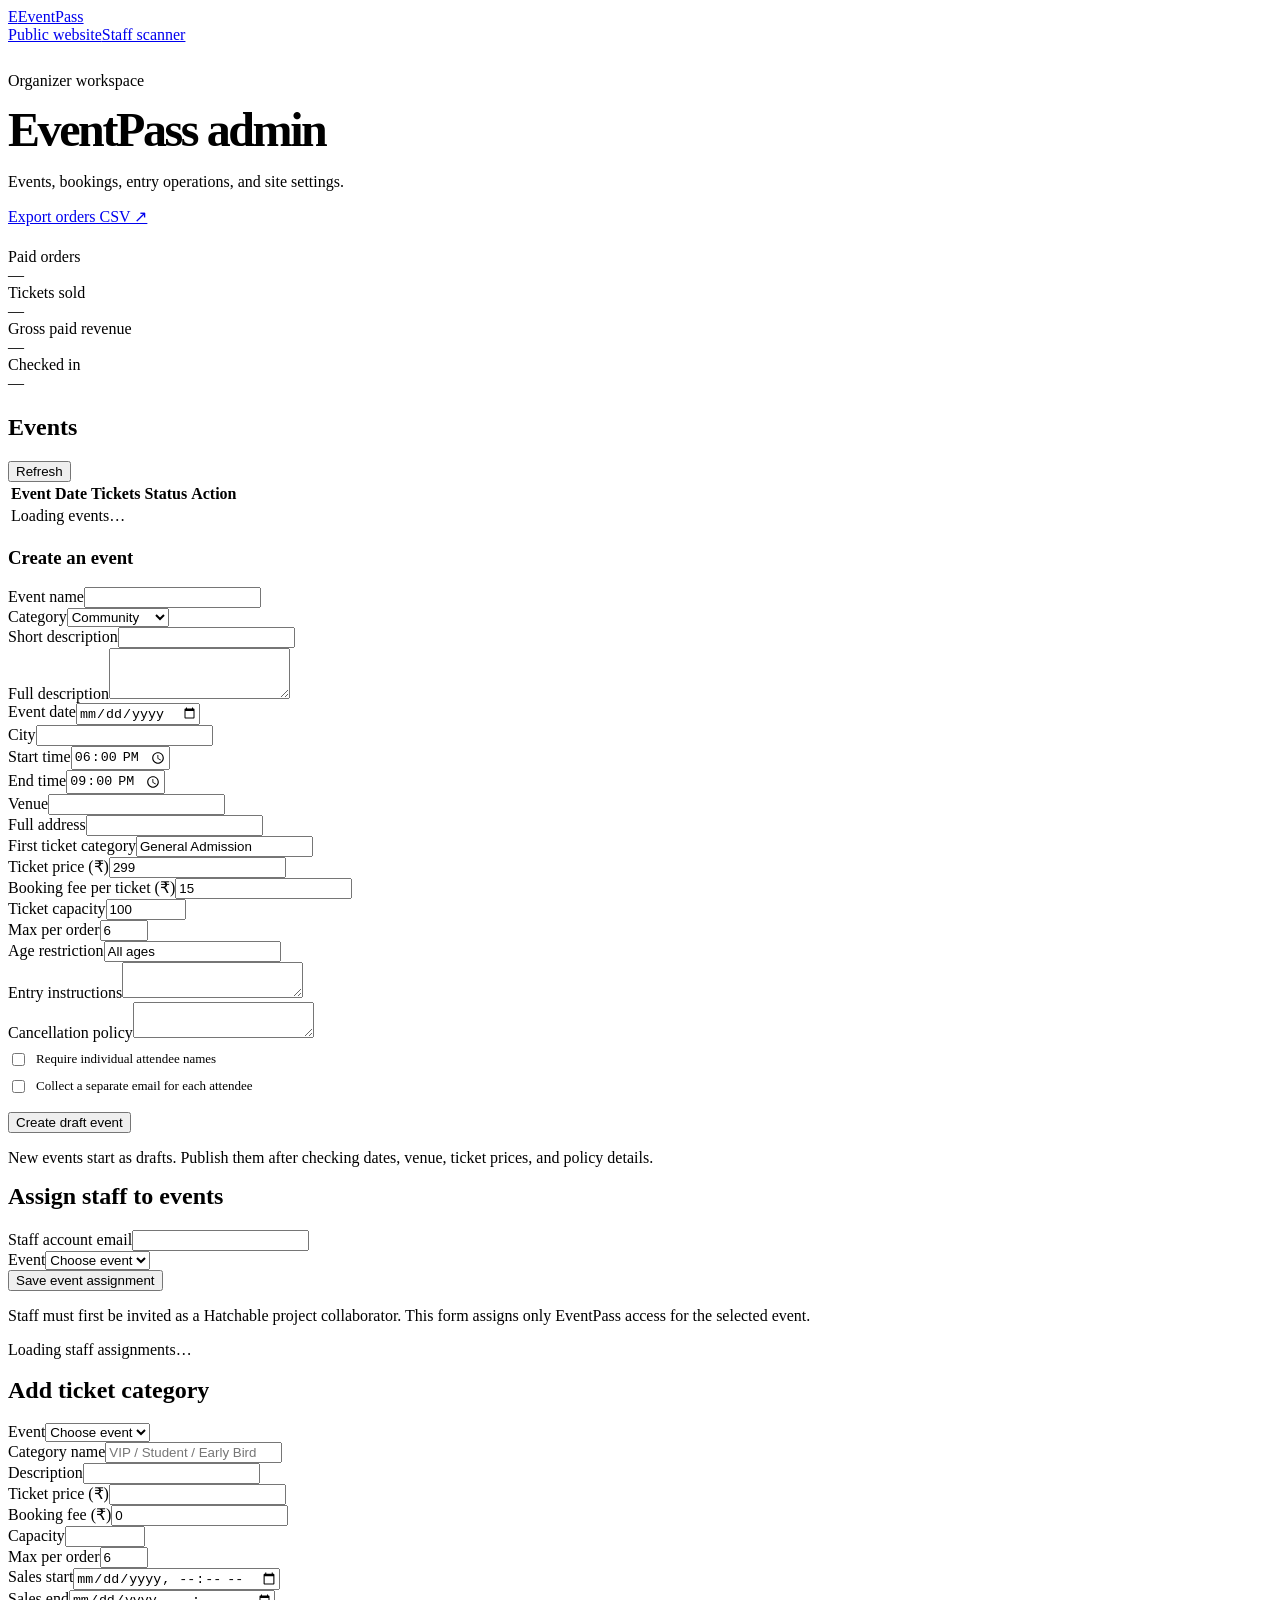
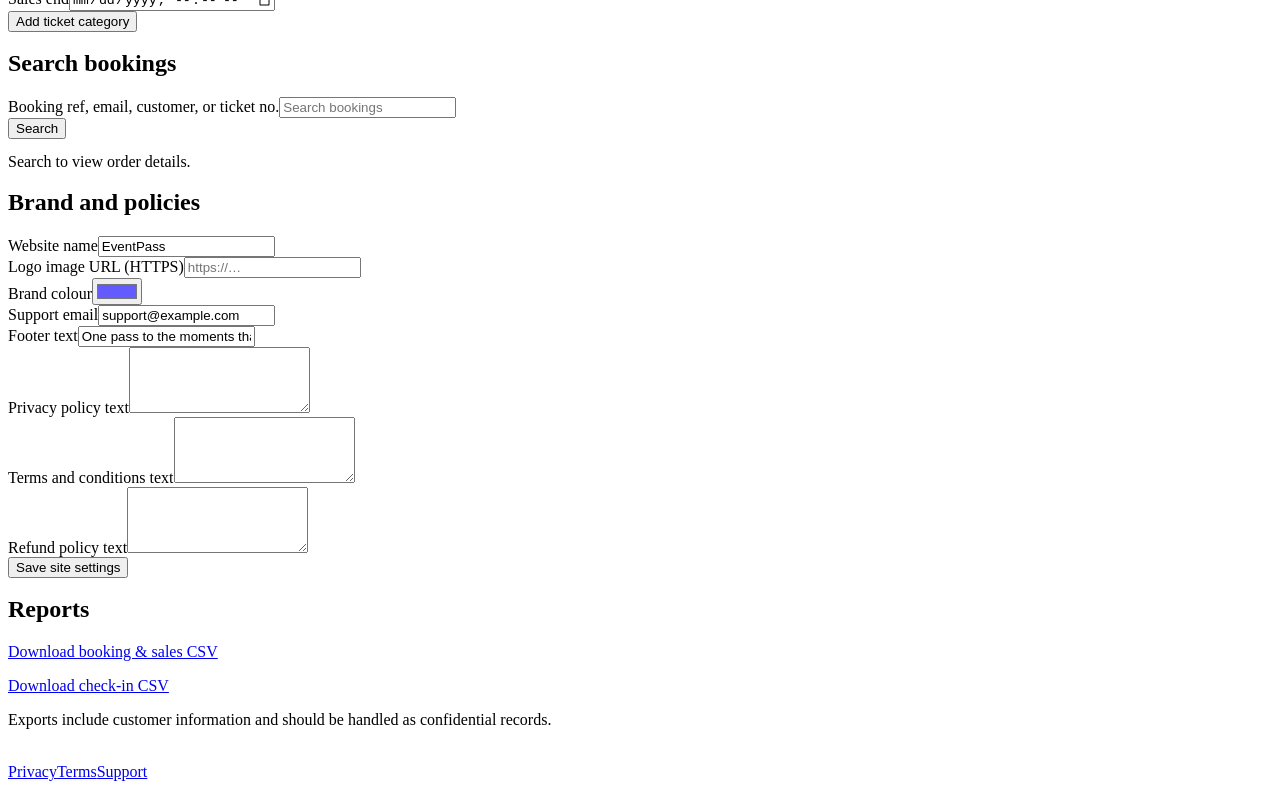
==== public/admin/index.html @ 15b43b24 "Build and deploy EventPass, a full-stack event ticket booking application with secure payment verifi" ====
<!doctype html><html lang="en"><head><meta charset="utf-8"><meta name="viewport" content="width=device-width,initial-scale=1"><title>EventPass Admin</title><link rel="stylesheet" href="/theme.css"><script src="/site.js" defer></script><script src="/admin/admin.js" defer></script></head><body><header class="site-header"><div class="wrap nav"><a class="brand" href="/"><span class="brand-mark">E</span>EventPass</a><nav class="navlinks"><a href="/">Public website</a><a href="/staff/scanner.html">Staff scanner</a></nav></div></header><main class="wrap" style="padding-top:28px;min-height:70vh"><div class="row" style="flex-wrap:wrap"><div><span class="eyebrow">Organizer workspace</span><h1 style="font-size:clamp(32px,5vw,48px);letter-spacing:-.05em;margin:12px 0">EventPass admin</h1><p class="muted">Events, bookings, entry operations, and site settings.</p></div><a class="btn btn-secondary" href="/api/admin/report?kind=orders">Export orders CSV ↗</a></div><div id="admin-notice" class="notice hidden" style="margin:20px 0"></div><div class="stat-grid" id="stats" style="margin:22px 0"><div class="stat"><div class="label">Paid orders</div><div class="value">—</div></div><div class="stat"><div class="label">Tickets sold</div><div class="value">—</div></div><div class="stat"><div class="label">Gross paid revenue</div><div class="value">—</div></div><div class="stat"><div class="label">Checked in</div><div class="value">—</div></div></div><div class="grid-2"><section class="panel"><div class="row"><h2 style="margin-top:0">Events</h2><button id="reload-events" class="btn btn-quiet">Refresh</button></div><div class="table-scroll"><table><thead><tr><th>Event</th><th>Date</th><th>Tickets</th><th>Status</th><th>Action</th></tr></thead><tbody id="event-rows"><tr><td colspan="5">Loading events…</td></tr></tbody></table></div><div style="margin-top:16px"><h3>Create an event</h3><form id="event-form"><div class="field"><label>Event name</label><input name="name" required minlength="3" maxlength="180"></div><div class="field"><label>Category</label><select name="category"><option value="community">Community</option><option value="music">Music</option><option value="technology">Technology</option><option value="arts">Arts & culture</option><option value="business">Business</option></select></div><div class="field"><label>Short description</label><input name="short_description" maxlength="500" required></div><div class="field"><label>Full description</label><textarea name="description" rows="3"></textarea></div><div class="grid-2"><div class="field"><label>Event date</label><input name="event_date" type="date" required></div><div class="field"><label>City</label><input name="city" required></div></div><div class="grid-2"><div class="field"><label>Start time</label><input name="start_time" type="time" value="18:00" required></div><div class="field"><label>End time</label><input name="end_time" type="time" value="21:00" required></div></div><div class="field"><label>Venue</label><input name="venue" required></div><div class="field"><label>Full address</label><input name="address"></div><div class="grid-2"><div class="field"><label>First ticket category</label><input name="ticket_name" value="General Admission" required></div><div class="field"><label>Ticket price (₹)</label><input name="price" type="number" min="0" step="0.01" value="299" required></div></div><div class="grid-2"><div class="field"><label>Booking fee per ticket (₹)</label><input name="booking_fee" type="number" min="0" step="0.01" value="15"></div><div class="field"><label>Ticket capacity</label><input name="capacity" type="number" min="1" max="100000" value="100" required></div></div><div class="grid-2"><div class="field"><label>Max per order</label><input name="per_order_limit" type="number" min="1" max="10" value="6"></div><div class="field"><label>Age restriction</label><input name="age_restriction" value="All ages"></div></div><div class="field"><label>Entry instructions</label><textarea name="entry_instructions" rows="2"></textarea></div><div class="field"><label>Cancellation policy</label><textarea name="cancellation_policy" rows="2"></textarea></div><label style="display:flex;gap:8px;align-items:center;font-size:13px;margin:8px 0"><input type="checkbox" name="attendee_names_required"> Require individual attendee names</label><label style="display:flex;gap:8px;align-items:center;font-size:13px;margin:8px 0 16px"><input type="checkbox" name="attendee_emails_allowed"> Collect a separate email for each attendee</label><button class="btn btn-primary">Create draft event</button><p class="hint">New events start as drafts. Publish them after checking dates, venue, ticket prices, and policy details.</p></form></div></section><aside><section class="panel"><h2 style="margin-top:0">Assign staff to events</h2><form id="staff-form"><div class="field"><label>Staff account email</label><input type="email" name="email" required></div><div class="field"><label>Event</label><select name="event_id" id="staff-event" required><option value="">Choose event</option></select></div><button class="btn btn-secondary">Save event assignment</button></form><p class="hint">Staff must first be invited as a Hatchable project collaborator. This form assigns only EventPass access for the selected event.</p><div class="rule"></div><div id="staff-rows" class="hint">Loading staff assignments…</div></section><section class="panel" style="margin-top:18px"><h2 style="margin-top:0">Add ticket category</h2><form id="ticket-type-form"><div class="field"><label>Event</label><select name="event_id" id="ticket-event" required><option value="">Choose event</option></select></div><div class="field"><label>Category name</label><input name="name" required placeholder="VIP / Student / Early Bird"></div><div class="field"><label>Description</label><input name="description"></div><div class="grid-2"><div class="field"><label>Ticket price (₹)</label><input name="price" type="number" min="0" step="0.01" required></div><div class="field"><label>Booking fee (₹)</label><input name="booking_fee" type="number" min="0" step="0.01" value="0"></div></div><div class="grid-2"><div class="field"><label>Capacity</label><input name="capacity" type="number" min="1" max="100000" required></div><div class="field"><label>Max per order</label><input name="per_order_limit" type="number" min="1" max="10" value="6"></div></div><div class="grid-2"><div class="field"><label>Sales start</label><input name="sales_start" type="datetime-local"></div><div class="field"><label>Sales end</label><input name="sales_end" type="datetime-local"></div></div><button class="btn btn-secondary">Add ticket category</button></form></section><section class="panel" style="margin-top:18px"><h2 style="margin-top:0">Search bookings</h2><form id="order-search" class="row"><div class="field" style="flex:1;margin:0"><label for="order-query">Booking ref, email, customer, or ticket no.</label><input id="order-query" placeholder="Search bookings"></div><button class="btn btn-secondary">Search</button></form><div id="order-results" class="hint" style="margin-top:14px">Search to view order details.</div></section><section class="panel" style="margin-top:18px"><h2 style="margin-top:0">Brand and policies</h2><form id="settings-form"><div class="field"><label>Website name</label><input name="brand_name" value="EventPass" required minlength="2" maxlength="60"></div><div class="field"><label>Logo image URL (HTTPS)</label><input name="logo_url" placeholder="https://…"></div><div class="field"><label>Brand colour</label><input name="brand_color" type="color" value="#635bff"></div><div class="field"><label>Support email</label><input name="support_email" type="email" value="support@example.com"></div><div class="field"><label>Footer text</label><input name="footer_text" value="One pass to the moments that matter."></div><div class="field"><label>Privacy policy text</label><textarea name="privacy_text" rows="4"></textarea></div><div class="field"><label>Terms and conditions text</label><textarea name="terms_text" rows="4"></textarea></div><div class="field"><label>Refund policy text</label><textarea name="refund_text" rows="4"></textarea></div><button class="btn btn-primary">Save site settings</button></form></section><section class="panel" style="margin-top:18px"><h2 style="margin-top:0">Reports</h2><p><a class="btn btn-quiet" href="/api/admin/report?kind=orders">Download booking & sales CSV</a></p><p><a class="btn btn-quiet" href="/api/admin/report?kind=checkins">Download check-in CSV</a></p><p class="hint">Exports include customer information and should be handled as confidential records.</p></section></aside></div></main><footer class="footer"><div class="wrap footer-inner"><a class="brand" href="/" style="color:white"><span class="brand-mark">E</span>EventPass</a><div class="footer-links"><a href="/privacy.html">Privacy</a><a href="/terms.html">Terms</a><a href="/contact.html">Support</a></div></div></footer></body></html>
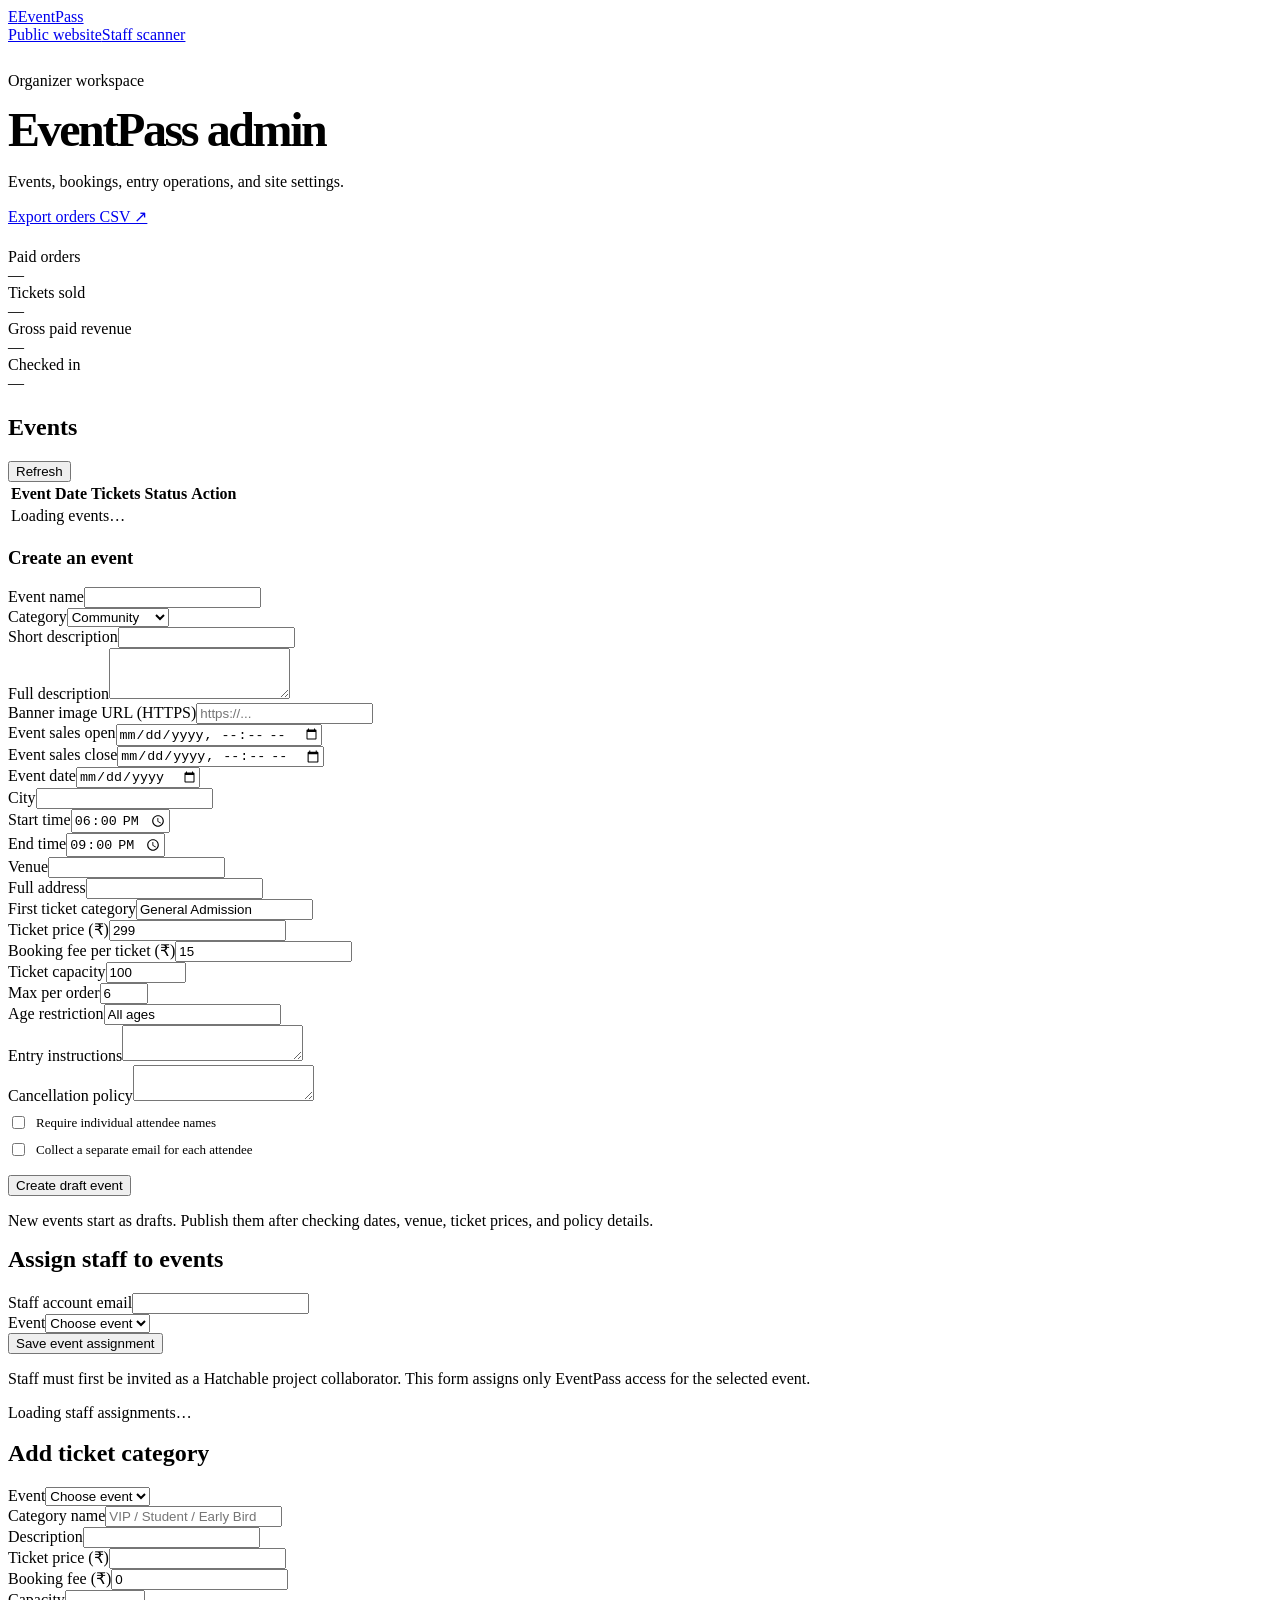
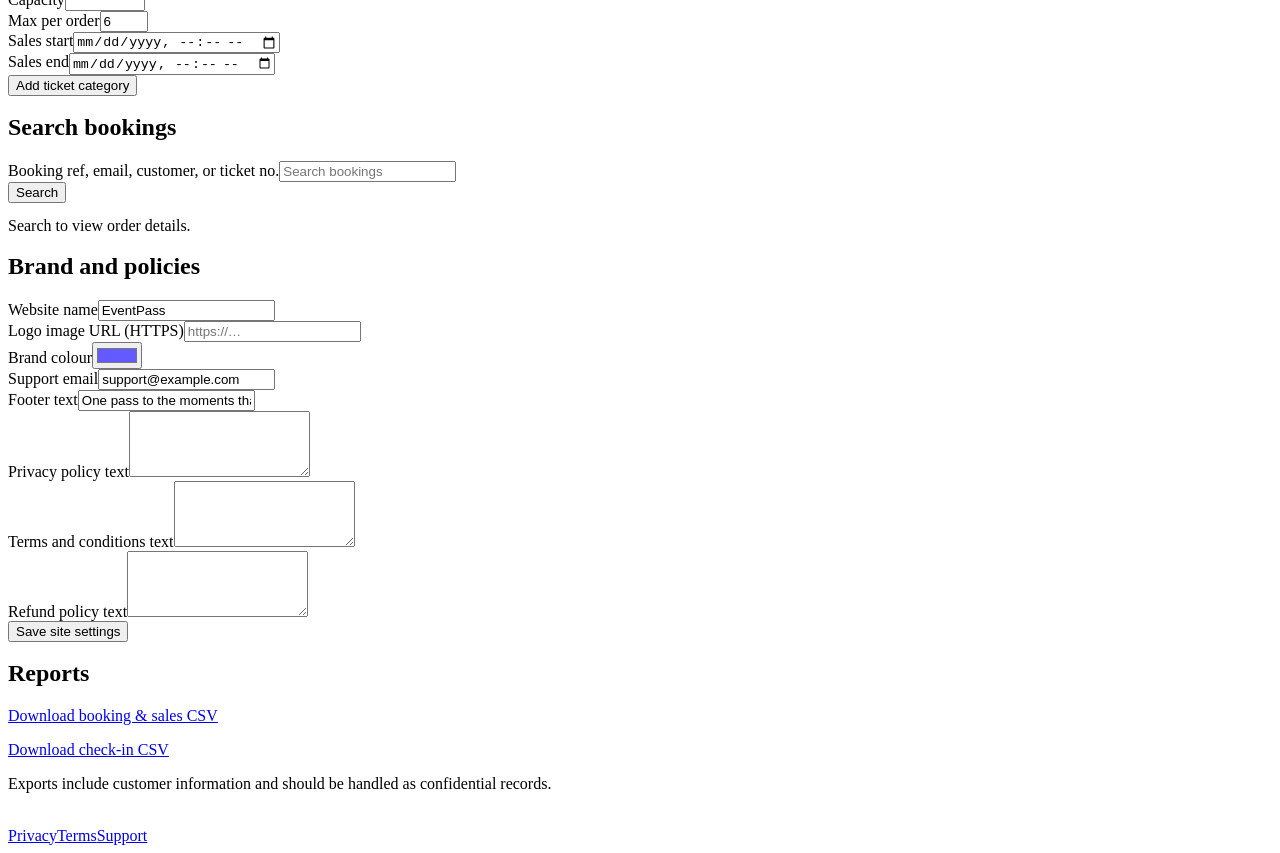
==== commit e8b22db4: "Fix the 500 errors on GET /api/events and safely reconcile the existing EventPass database schema/mi" ====
--- a/public/admin/index.html
+++ b/public/admin/index.html
@@ -1 +1 @@
-<!doctype html><html lang="en"><head><meta charset="utf-8"><meta name="viewport" content="width=device-width,initial-scale=1"><title>EventPass Admin</title><link rel="stylesheet" href="/theme.css"><script src="/site.js" defer></script><script src="/admin/admin.js" defer></script></head><body><header class="site-header"><div class="wrap nav"><a class="brand" href="/"><span class="brand-mark">E</span>EventPass</a><nav class="navlinks"><a href="/">Public website</a><a href="/staff/scanner.html">Staff scanner</a></nav></div></header><main class="wrap" style="padding-top:28px;min-height:70vh"><div class="row" style="flex-wrap:wrap"><div><span class="eyebrow">Organizer workspace</span><h1 style="font-size:clamp(32px,5vw,48px);letter-spacing:-.05em;margin:12px 0">EventPass admin</h1><p class="muted">Events, bookings, entry operations, and site settings.</p></div><a class="btn btn-secondary" href="/api/admin/report?kind=orders">Export orders CSV ↗</a></div><div id="admin-notice" class="notice hidden" style="margin:20px 0"></div><div class="stat-grid" id="stats" style="margin:22px 0"><div class="stat"><div class="label">Paid orders</div><div class="value">—</div></div><div class="stat"><div class="label">Tickets sold</div><div class="value">—</div></div><div class="stat"><div class="label">Gross paid revenue</div><div class="value">—</div></div><div class="stat"><div class="label">Checked in</div><div class="value">—</div></div></div><div class="grid-2"><section class="panel"><div class="row"><h2 style="margin-top:0">Events</h2><button id="reload-events" class="btn btn-quiet">Refresh</button></div><div class="table-scroll"><table><thead><tr><th>Event</th><th>Date</th><th>Tickets</th><th>Status</th><th>Action</th></tr></thead><tbody id="event-rows"><tr><td colspan="5">Loading events…</td></tr></tbody></table></div><div style="margin-top:16px"><h3>Create an event</h3><form id="event-form"><div class="field"><label>Event name</label><input name="name" required minlength="3" maxlength="180"></div><div class="field"><label>Category</label><select name="category"><option value="community">Community</option><option value="music">Music</option><option value="technology">Technology</option><option value="arts">Arts & culture</option><option value="business">Business</option></select></div><div class="field"><label>Short description</label><input name="short_description" maxlength="500" required></div><div class="field"><label>Full description</label><textarea name="description" rows="3"></textarea></div><div class="grid-2"><div class="field"><label>Event date</label><input name="event_date" type="date" required></div><div class="field"><label>City</label><input name="city" required></div></div><div class="grid-2"><div class="field"><label>Start time</label><input name="start_time" type="time" value="18:00" required></div><div class="field"><label>End time</label><input name="end_time" type="time" value="21:00" required></div></div><div class="field"><label>Venue</label><input name="venue" required></div><div class="field"><label>Full address</label><input name="address"></div><div class="grid-2"><div class="field"><label>First ticket category</label><input name="ticket_name" value="General Admission" required></div><div class="field"><label>Ticket price (₹)</label><input name="price" type="number" min="0" step="0.01" value="299" required></div></div><div class="grid-2"><div class="field"><label>Booking fee per ticket (₹)</label><input name="booking_fee" type="number" min="0" step="0.01" value="15"></div><div class="field"><label>Ticket capacity</label><input name="capacity" type="number" min="1" max="100000" value="100" required></div></div><div class="grid-2"><div class="field"><label>Max per order</label><input name="per_order_limit" type="number" min="1" max="10" value="6"></div><div class="field"><label>Age restriction</label><input name="age_restriction" value="All ages"></div></div><div class="field"><label>Entry instructions</label><textarea name="entry_instructions" rows="2"></textarea></div><div class="field"><label>Cancellation policy</label><textarea name="cancellation_policy" rows="2"></textarea></div><label style="display:flex;gap:8px;align-items:center;font-size:13px;margin:8px 0"><input type="checkbox" name="attendee_names_required"> Require individual attendee names</label><label style="display:flex;gap:8px;align-items:center;font-size:13px;margin:8px 0 16px"><input type="checkbox" name="attendee_emails_allowed"> Collect a separate email for each attendee</label><button class="btn btn-primary">Create draft event</button><p class="hint">New events start as drafts. Publish them after checking dates, venue, ticket prices, and policy details.</p></form></div></section><aside><section class="panel"><h2 style="margin-top:0">Assign staff to events</h2><form id="staff-form"><div class="field"><label>Staff account email</label><input type="email" name="email" required></div><div class="field"><label>Event</label><select name="event_id" id="staff-event" required><option value="">Choose event</option></select></div><button class="btn btn-secondary">Save event assignment</button></form><p class="hint">Staff must first be invited as a Hatchable project collaborator. This form assigns only EventPass access for the selected event.</p><div class="rule"></div><div id="staff-rows" class="hint">Loading staff assignments…</div></section><section class="panel" style="margin-top:18px"><h2 style="margin-top:0">Add ticket category</h2><form id="ticket-type-form"><div class="field"><label>Event</label><select name="event_id" id="ticket-event" required><option value="">Choose event</option></select></div><div class="field"><label>Category name</label><input name="name" required placeholder="VIP / Student / Early Bird"></div><div class="field"><label>Description</label><input name="description"></div><div class="grid-2"><div class="field"><label>Ticket price (₹)</label><input name="price" type="number" min="0" step="0.01" required></div><div class="field"><label>Booking fee (₹)</label><input name="booking_fee" type="number" min="0" step="0.01" value="0"></div></div><div class="grid-2"><div class="field"><label>Capacity</label><input name="capacity" type="number" min="1" max="100000" required></div><div class="field"><label>Max per order</label><input name="per_order_limit" type="number" min="1" max="10" value="6"></div></div><div class="grid-2"><div class="field"><label>Sales start</label><input name="sales_start" type="datetime-local"></div><div class="field"><label>Sales end</label><input name="sales_end" type="datetime-local"></div></div><button class="btn btn-secondary">Add ticket category</button></form></section><section class="panel" style="margin-top:18px"><h2 style="margin-top:0">Search bookings</h2><form id="order-search" class="row"><div class="field" style="flex:1;margin:0"><label for="order-query">Booking ref, email, customer, or ticket no.</label><input id="order-query" placeholder="Search bookings"></div><button class="btn btn-secondary">Search</button></form><div id="order-results" class="hint" style="margin-top:14px">Search to view order details.</div></section><section class="panel" style="margin-top:18px"><h2 style="margin-top:0">Brand and policies</h2><form id="settings-form"><div class="field"><label>Website name</label><input name="brand_name" value="EventPass" required minlength="2" maxlength="60"></div><div class="field"><label>Logo image URL (HTTPS)</label><input name="logo_url" placeholder="https://…"></div><div class="field"><label>Brand colour</label><input name="brand_color" type="color" value="#635bff"></div><div class="field"><label>Support email</label><input name="support_email" type="email" value="support@example.com"></div><div class="field"><label>Footer text</label><input name="footer_text" value="One pass to the moments that matter."></div><div class="field"><label>Privacy policy text</label><textarea name="privacy_text" rows="4"></textarea></div><div class="field"><label>Terms and conditions text</label><textarea name="terms_text" rows="4"></textarea></div><div class="field"><label>Refund policy text</label><textarea name="refund_text" rows="4"></textarea></div><button class="btn btn-primary">Save site settings</button></form></section><section class="panel" style="margin-top:18px"><h2 style="margin-top:0">Reports</h2><p><a class="btn btn-quiet" href="/api/admin/report?kind=orders">Download booking & sales CSV</a></p><p><a class="btn btn-quiet" href="/api/admin/report?kind=checkins">Download check-in CSV</a></p><p class="hint">Exports include customer information and should be handled as confidential records.</p></section></aside></div></main><footer class="footer"><div class="wrap footer-inner"><a class="brand" href="/" style="color:white"><span class="brand-mark">E</span>EventPass</a><div class="footer-links"><a href="/privacy.html">Privacy</a><a href="/terms.html">Terms</a><a href="/contact.html">Support</a></div></div></footer></body></html>+<!doctype html><html lang="en"><head><meta charset="utf-8"><meta name="viewport" content="width=device-width,initial-scale=1"><title>EventPass Admin</title><link rel="stylesheet" href="/theme.css"><script src="/site.js" defer></script><script src="/admin/admin.js" defer></script></head><body><header class="site-header"><div class="wrap nav"><a class="brand" href="/"><span class="brand-mark">E</span>EventPass</a><nav class="navlinks"><a href="/">Public website</a><a href="/staff/scanner.html">Staff scanner</a></nav></div></header><main class="wrap" style="padding-top:28px;min-height:70vh"><div class="row" style="flex-wrap:wrap"><div><span class="eyebrow">Organizer workspace</span><h1 style="font-size:clamp(32px,5vw,48px);letter-spacing:-.05em;margin:12px 0">EventPass admin</h1><p class="muted">Events, bookings, entry operations, and site settings.</p></div><a class="btn btn-secondary" href="/api/admin/report?kind=orders">Export orders CSV ↗</a></div><div id="admin-notice" class="notice hidden" style="margin:20px 0"></div><div class="stat-grid" id="stats" style="margin:22px 0"><div class="stat"><div class="label">Paid orders</div><div class="value">—</div></div><div class="stat"><div class="label">Tickets sold</div><div class="value">—</div></div><div class="stat"><div class="label">Gross paid revenue</div><div class="value">—</div></div><div class="stat"><div class="label">Checked in</div><div class="value">—</div></div></div><div class="grid-2"><section class="panel"><div class="row"><h2 style="margin-top:0">Events</h2><button id="reload-events" class="btn btn-quiet">Refresh</button></div><div class="table-scroll"><table><thead><tr><th>Event</th><th>Date</th><th>Tickets</th><th>Status</th><th>Action</th></tr></thead><tbody id="event-rows"><tr><td colspan="5">Loading events…</td></tr></tbody></table></div><div style="margin-top:16px"><h3>Create an event</h3><form id="event-form"><div class="field"><label>Event name</label><input name="name" required minlength="3" maxlength="180"></div><div class="field"><label>Category</label><select name="category"><option value="community">Community</option><option value="music">Music</option><option value="technology">Technology</option><option value="arts">Arts & culture</option><option value="business">Business</option></select></div><div class="field"><label>Short description</label><input name="short_description" maxlength="500" required></div><div class="field"><label>Full description</label><textarea name="description" rows="3"></textarea></div><div class="field"><label>Banner image URL (HTTPS)</label><input name="banner_url" type="url" placeholder="https://..."></div><div class="grid-2"><div class="field"><label>Event sales open</label><input name="sales_start" type="datetime-local"></div><div class="field"><label>Event sales close</label><input name="sales_end" type="datetime-local"></div></div><div class="grid-2"><div class="field"><label>Event date</label><input name="event_date" type="date" required></div><div class="field"><label>City</label><input name="city" required></div></div><div class="grid-2"><div class="field"><label>Start time</label><input name="start_time" type="time" value="18:00" required></div><div class="field"><label>End time</label><input name="end_time" type="time" value="21:00" required></div></div><div class="field"><label>Venue</label><input name="venue" required></div><div class="field"><label>Full address</label><input name="address"></div><div class="grid-2"><div class="field"><label>First ticket category</label><input name="ticket_name" value="General Admission" required></div><div class="field"><label>Ticket price (₹)</label><input name="price" type="number" min="0" step="0.01" value="299" required></div></div><div class="grid-2"><div class="field"><label>Booking fee per ticket (₹)</label><input name="booking_fee" type="number" min="0" step="0.01" value="15"></div><div class="field"><label>Ticket capacity</label><input name="capacity" type="number" min="1" max="100000" value="100" required></div></div><div class="grid-2"><div class="field"><label>Max per order</label><input name="per_order_limit" type="number" min="1" max="10" value="6"></div><div class="field"><label>Age restriction</label><input name="age_restriction" value="All ages"></div></div><div class="field"><label>Entry instructions</label><textarea name="entry_instructions" rows="2"></textarea></div><div class="field"><label>Cancellation policy</label><textarea name="cancellation_policy" rows="2"></textarea></div><label style="display:flex;gap:8px;align-items:center;font-size:13px;margin:8px 0"><input type="checkbox" name="attendee_names_required"> Require individual attendee names</label><label style="display:flex;gap:8px;align-items:center;font-size:13px;margin:8px 0 16px"><input type="checkbox" name="attendee_emails_allowed"> Collect a separate email for each attendee</label><button class="btn btn-primary">Create draft event</button><p class="hint">New events start as drafts. Publish them after checking dates, venue, ticket prices, and policy details.</p></form></div></section><aside><section class="panel"><h2 style="margin-top:0">Assign staff to events</h2><form id="staff-form"><div class="field"><label>Staff account email</label><input type="email" name="email" required></div><div class="field"><label>Event</label><select name="event_id" id="staff-event" required><option value="">Choose event</option></select></div><button class="btn btn-secondary">Save event assignment</button></form><p class="hint">Staff must first be invited as a Hatchable project collaborator. This form assigns only EventPass access for the selected event.</p><div class="rule"></div><div id="staff-rows" class="hint">Loading staff assignments…</div></section><section class="panel" style="margin-top:18px"><h2 style="margin-top:0">Add ticket category</h2><form id="ticket-type-form"><div class="field"><label>Event</label><select name="event_id" id="ticket-event" required><option value="">Choose event</option></select></div><div class="field"><label>Category name</label><input name="name" required placeholder="VIP / Student / Early Bird"></div><div class="field"><label>Description</label><input name="description"></div><div class="grid-2"><div class="field"><label>Ticket price (₹)</label><input name="price" type="number" min="0" step="0.01" required></div><div class="field"><label>Booking fee (₹)</label><input name="booking_fee" type="number" min="0" step="0.01" value="0"></div></div><div class="grid-2"><div class="field"><label>Capacity</label><input name="capacity" type="number" min="1" max="100000" required></div><div class="field"><label>Max per order</label><input name="per_order_limit" type="number" min="1" max="10" value="6"></div></div><div class="grid-2"><div class="field"><label>Sales start</label><input name="sales_start" type="datetime-local"></div><div class="field"><label>Sales end</label><input name="sales_end" type="datetime-local"></div></div><button class="btn btn-secondary">Add ticket category</button></form></section><section class="panel" style="margin-top:18px"><h2 style="margin-top:0">Search bookings</h2><form id="order-search" class="row"><div class="field" style="flex:1;margin:0"><label for="order-query">Booking ref, email, customer, or ticket no.</label><input id="order-query" placeholder="Search bookings"></div><button class="btn btn-secondary">Search</button></form><div id="order-results" class="hint" style="margin-top:14px">Search to view order details.</div></section><section class="panel" style="margin-top:18px"><h2 style="margin-top:0">Brand and policies</h2><form id="settings-form"><div class="field"><label>Website name</label><input name="brand_name" value="EventPass" required minlength="2" maxlength="60"></div><div class="field"><label>Logo image URL (HTTPS)</label><input name="logo_url" placeholder="https://…"></div><div class="field"><label>Brand colour</label><input name="brand_color" type="color" value="#635bff"></div><div class="field"><label>Support email</label><input name="support_email" type="email" value="support@example.com"></div><div class="field"><label>Footer text</label><input name="footer_text" value="One pass to the moments that matter."></div><div class="field"><label>Privacy policy text</label><textarea name="privacy_text" rows="4"></textarea></div><div class="field"><label>Terms and conditions text</label><textarea name="terms_text" rows="4"></textarea></div><div class="field"><label>Refund policy text</label><textarea name="refund_text" rows="4"></textarea></div><button class="btn btn-primary">Save site settings</button></form></section><section class="panel" style="margin-top:18px"><h2 style="margin-top:0">Reports</h2><p><a class="btn btn-quiet" href="/api/admin/report?kind=orders">Download booking & sales CSV</a></p><p><a class="btn btn-quiet" href="/api/admin/report?kind=checkins">Download check-in CSV</a></p><p class="hint">Exports include customer information and should be handled as confidential records.</p></section></aside></div></main><footer class="footer"><div class="wrap footer-inner"><a class="brand" href="/" style="color:white"><span class="brand-mark">E</span>EventPass</a><div class="footer-links"><a href="/privacy.html">Privacy</a><a href="/terms.html">Terms</a><a href="/contact.html">Support</a></div></div></footer></body></html>
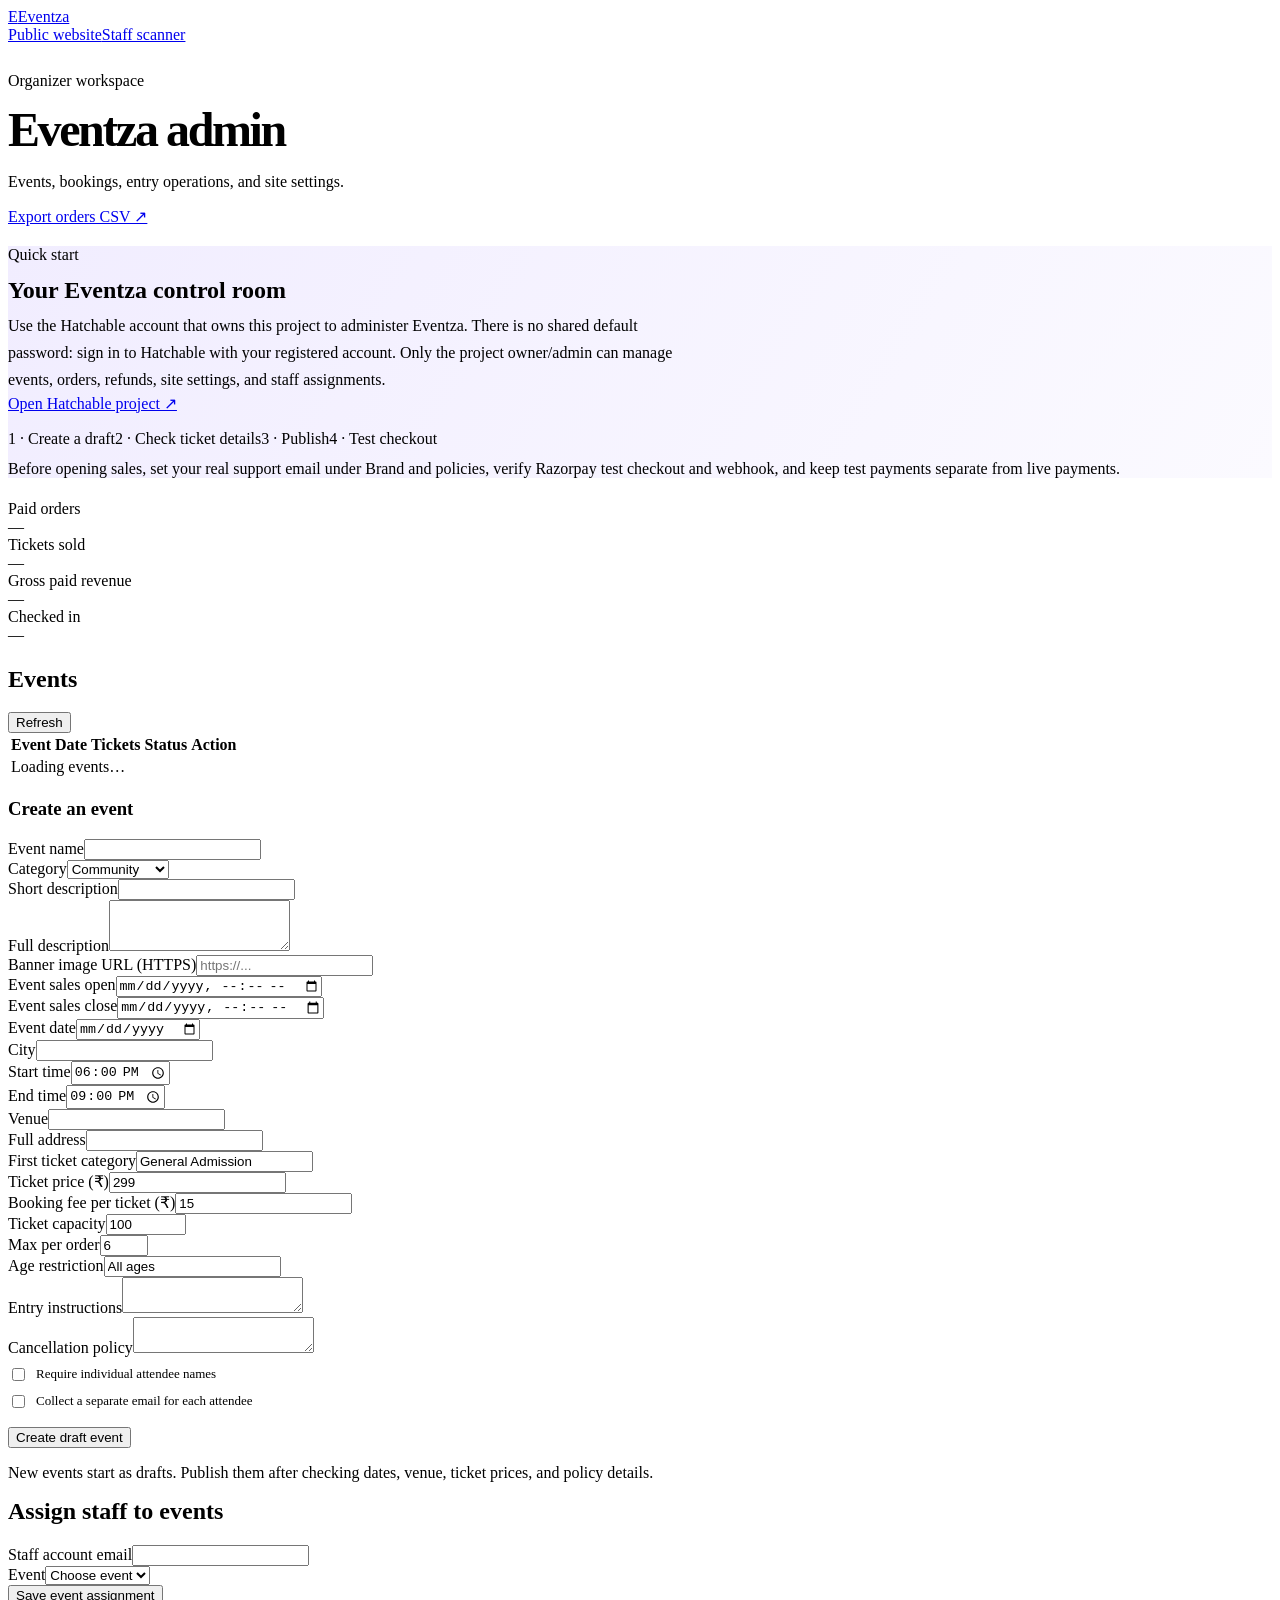
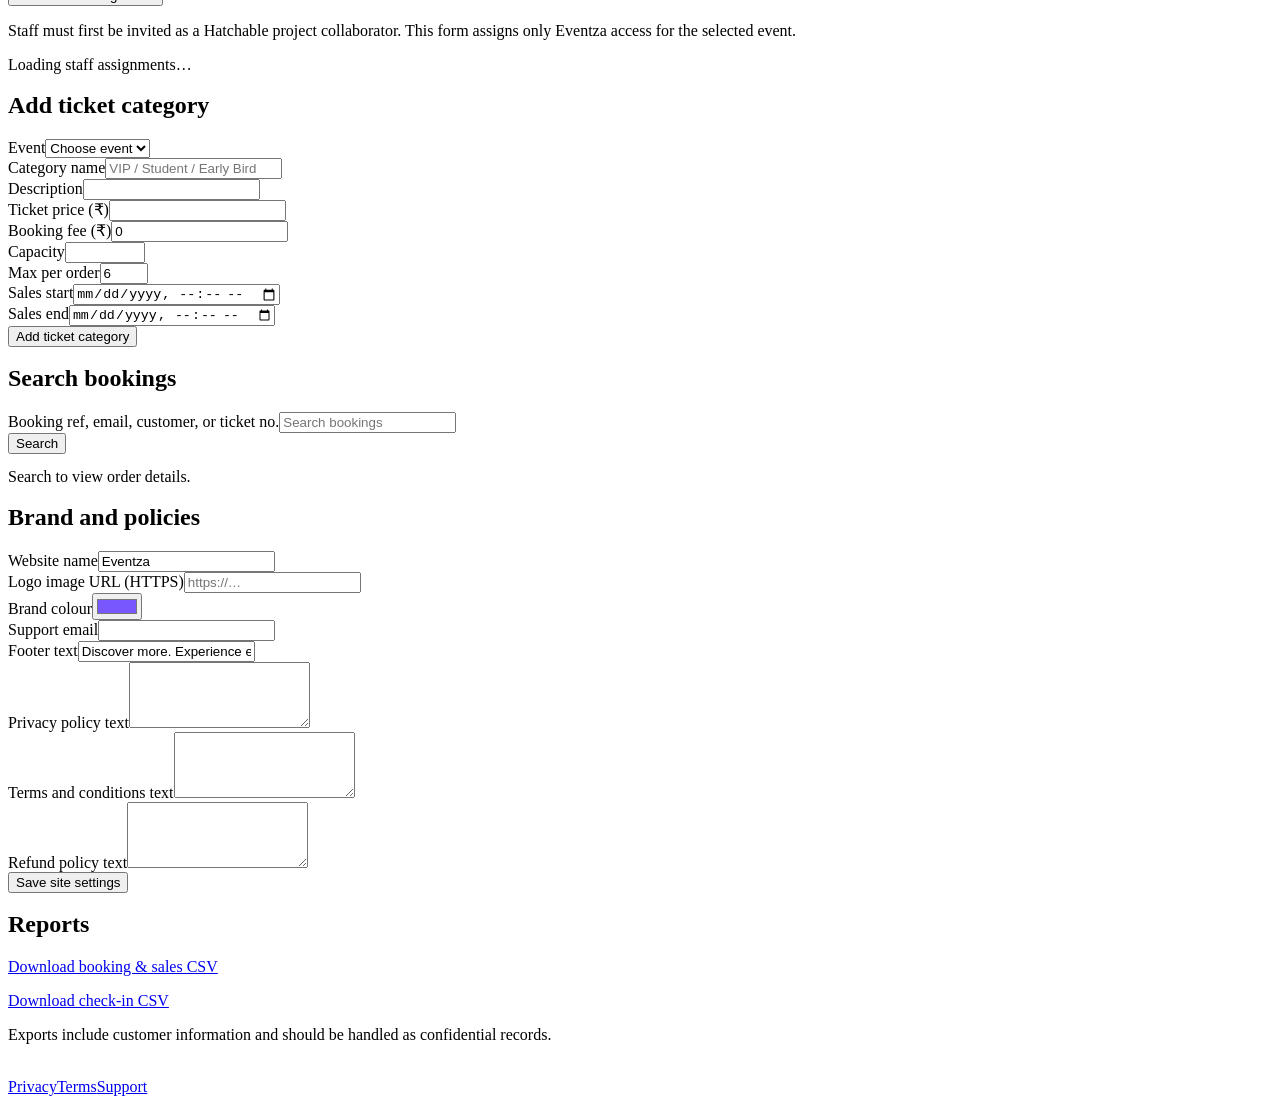
==== commit d466f5ad: "Rename the project and website to Eventza, make the design cooler, update emails, and explain admin " ====
--- a/public/admin/index.html
+++ b/public/admin/index.html
@@ -1 +1 @@
-<!doctype html><html lang="en"><head><meta charset="utf-8"><meta name="viewport" content="width=device-width,initial-scale=1"><title>EventPass Admin</title><link rel="stylesheet" href="/theme.css"><script src="/site.js" defer></script><script src="/admin/admin.js" defer></script></head><body><header class="site-header"><div class="wrap nav"><a class="brand" href="/"><span class="brand-mark">E</span>EventPass</a><nav class="navlinks"><a href="/">Public website</a><a href="/staff/scanner.html">Staff scanner</a></nav></div></header><main class="wrap" style="padding-top:28px;min-height:70vh"><div class="row" style="flex-wrap:wrap"><div><span class="eyebrow">Organizer workspace</span><h1 style="font-size:clamp(32px,5vw,48px);letter-spacing:-.05em;margin:12px 0">EventPass admin</h1><p class="muted">Events, bookings, entry operations, and site settings.</p></div><a class="btn btn-secondary" href="/api/admin/report?kind=orders">Export orders CSV ↗</a></div><div id="admin-notice" class="notice hidden" style="margin:20px 0"></div><div class="stat-grid" id="stats" style="margin:22px 0"><div class="stat"><div class="label">Paid orders</div><div class="value">—</div></div><div class="stat"><div class="label">Tickets sold</div><div class="value">—</div></div><div class="stat"><div class="label">Gross paid revenue</div><div class="value">—</div></div><div class="stat"><div class="label">Checked in</div><div class="value">—</div></div></div><div class="grid-2"><section class="panel"><div class="row"><h2 style="margin-top:0">Events</h2><button id="reload-events" class="btn btn-quiet">Refresh</button></div><div class="table-scroll"><table><thead><tr><th>Event</th><th>Date</th><th>Tickets</th><th>Status</th><th>Action</th></tr></thead><tbody id="event-rows"><tr><td colspan="5">Loading events…</td></tr></tbody></table></div><div style="margin-top:16px"><h3>Create an event</h3><form id="event-form"><div class="field"><label>Event name</label><input name="name" required minlength="3" maxlength="180"></div><div class="field"><label>Category</label><select name="category"><option value="community">Community</option><option value="music">Music</option><option value="technology">Technology</option><option value="arts">Arts & culture</option><option value="business">Business</option></select></div><div class="field"><label>Short description</label><input name="short_description" maxlength="500" required></div><div class="field"><label>Full description</label><textarea name="description" rows="3"></textarea></div><div class="field"><label>Banner image URL (HTTPS)</label><input name="banner_url" type="url" placeholder="https://..."></div><div class="grid-2"><div class="field"><label>Event sales open</label><input name="sales_start" type="datetime-local"></div><div class="field"><label>Event sales close</label><input name="sales_end" type="datetime-local"></div></div><div class="grid-2"><div class="field"><label>Event date</label><input name="event_date" type="date" required></div><div class="field"><label>City</label><input name="city" required></div></div><div class="grid-2"><div class="field"><label>Start time</label><input name="start_time" type="time" value="18:00" required></div><div class="field"><label>End time</label><input name="end_time" type="time" value="21:00" required></div></div><div class="field"><label>Venue</label><input name="venue" required></div><div class="field"><label>Full address</label><input name="address"></div><div class="grid-2"><div class="field"><label>First ticket category</label><input name="ticket_name" value="General Admission" required></div><div class="field"><label>Ticket price (₹)</label><input name="price" type="number" min="0" step="0.01" value="299" required></div></div><div class="grid-2"><div class="field"><label>Booking fee per ticket (₹)</label><input name="booking_fee" type="number" min="0" step="0.01" value="15"></div><div class="field"><label>Ticket capacity</label><input name="capacity" type="number" min="1" max="100000" value="100" required></div></div><div class="grid-2"><div class="field"><label>Max per order</label><input name="per_order_limit" type="number" min="1" max="10" value="6"></div><div class="field"><label>Age restriction</label><input name="age_restriction" value="All ages"></div></div><div class="field"><label>Entry instructions</label><textarea name="entry_instructions" rows="2"></textarea></div><div class="field"><label>Cancellation policy</label><textarea name="cancellation_policy" rows="2"></textarea></div><label style="display:flex;gap:8px;align-items:center;font-size:13px;margin:8px 0"><input type="checkbox" name="attendee_names_required"> Require individual attendee names</label><label style="display:flex;gap:8px;align-items:center;font-size:13px;margin:8px 0 16px"><input type="checkbox" name="attendee_emails_allowed"> Collect a separate email for each attendee</label><button class="btn btn-primary">Create draft event</button><p class="hint">New events start as drafts. Publish them after checking dates, venue, ticket prices, and policy details.</p></form></div></section><aside><section class="panel"><h2 style="margin-top:0">Assign staff to events</h2><form id="staff-form"><div class="field"><label>Staff account email</label><input type="email" name="email" required></div><div class="field"><label>Event</label><select name="event_id" id="staff-event" required><option value="">Choose event</option></select></div><button class="btn btn-secondary">Save event assignment</button></form><p class="hint">Staff must first be invited as a Hatchable project collaborator. This form assigns only EventPass access for the selected event.</p><div class="rule"></div><div id="staff-rows" class="hint">Loading staff assignments…</div></section><section class="panel" style="margin-top:18px"><h2 style="margin-top:0">Add ticket category</h2><form id="ticket-type-form"><div class="field"><label>Event</label><select name="event_id" id="ticket-event" required><option value="">Choose event</option></select></div><div class="field"><label>Category name</label><input name="name" required placeholder="VIP / Student / Early Bird"></div><div class="field"><label>Description</label><input name="description"></div><div class="grid-2"><div class="field"><label>Ticket price (₹)</label><input name="price" type="number" min="0" step="0.01" required></div><div class="field"><label>Booking fee (₹)</label><input name="booking_fee" type="number" min="0" step="0.01" value="0"></div></div><div class="grid-2"><div class="field"><label>Capacity</label><input name="capacity" type="number" min="1" max="100000" required></div><div class="field"><label>Max per order</label><input name="per_order_limit" type="number" min="1" max="10" value="6"></div></div><div class="grid-2"><div class="field"><label>Sales start</label><input name="sales_start" type="datetime-local"></div><div class="field"><label>Sales end</label><input name="sales_end" type="datetime-local"></div></div><button class="btn btn-secondary">Add ticket category</button></form></section><section class="panel" style="margin-top:18px"><h2 style="margin-top:0">Search bookings</h2><form id="order-search" class="row"><div class="field" style="flex:1;margin:0"><label for="order-query">Booking ref, email, customer, or ticket no.</label><input id="order-query" placeholder="Search bookings"></div><button class="btn btn-secondary">Search</button></form><div id="order-results" class="hint" style="margin-top:14px">Search to view order details.</div></section><section class="panel" style="margin-top:18px"><h2 style="margin-top:0">Brand and policies</h2><form id="settings-form"><div class="field"><label>Website name</label><input name="brand_name" value="EventPass" required minlength="2" maxlength="60"></div><div class="field"><label>Logo image URL (HTTPS)</label><input name="logo_url" placeholder="https://…"></div><div class="field"><label>Brand colour</label><input name="brand_color" type="color" value="#635bff"></div><div class="field"><label>Support email</label><input name="support_email" type="email" value="support@example.com"></div><div class="field"><label>Footer text</label><input name="footer_text" value="One pass to the moments that matter."></div><div class="field"><label>Privacy policy text</label><textarea name="privacy_text" rows="4"></textarea></div><div class="field"><label>Terms and conditions text</label><textarea name="terms_text" rows="4"></textarea></div><div class="field"><label>Refund policy text</label><textarea name="refund_text" rows="4"></textarea></div><button class="btn btn-primary">Save site settings</button></form></section><section class="panel" style="margin-top:18px"><h2 style="margin-top:0">Reports</h2><p><a class="btn btn-quiet" href="/api/admin/report?kind=orders">Download booking & sales CSV</a></p><p><a class="btn btn-quiet" href="/api/admin/report?kind=checkins">Download check-in CSV</a></p><p class="hint">Exports include customer information and should be handled as confidential records.</p></section></aside></div></main><footer class="footer"><div class="wrap footer-inner"><a class="brand" href="/" style="color:white"><span class="brand-mark">E</span>EventPass</a><div class="footer-links"><a href="/privacy.html">Privacy</a><a href="/terms.html">Terms</a><a href="/contact.html">Support</a></div></div></footer></body></html>+<!doctype html><html lang="en"><head><meta charset="utf-8"><meta name="viewport" content="width=device-width,initial-scale=1"><title>Eventza Admin</title><link rel="icon" type="image/svg+xml" href="/favicon.svg"><link rel="stylesheet" href="/theme.css"><script src="/site.js" defer></script><script src="/admin/admin.js" defer></script></head><body><header class="site-header"><div class="wrap nav"><a class="brand" href="/"><span class="brand-mark">E</span>Eventza</a><nav class="navlinks"><a href="/">Public website</a><a href="/staff/scanner.html">Staff scanner</a></nav></div></header><main class="wrap" style="padding-top:28px;min-height:70vh"><div class="row" style="flex-wrap:wrap"><div><span class="eyebrow">Organizer workspace</span><h1 style="font-size:clamp(32px,5vw,48px);letter-spacing:-.05em;margin:12px 0">Eventza admin</h1><p class="muted">Events, bookings, entry operations, and site settings.</p></div><a class="btn btn-secondary" href="/api/admin/report?kind=orders">Export orders CSV ↗</a></div><div id="admin-notice" class="notice hidden" style="margin:20px 0"></div><section class="panel admin-guide" aria-label="Administrator access guide" style="margin:18px 0;background:linear-gradient(120deg,#f1edff,#fbfaff);border-color:#dcd4ff"><div class="row" style="align-items:flex-start;flex-wrap:wrap"><div style="max-width:690px"><span class="eyebrow">Quick start</span><h2 style="margin:13px 0 8px">Your Eventza control room</h2><p class="muted" style="line-height:1.7;margin:0">Use the Hatchable account that owns this project to administer Eventza. There is no shared default password: sign in to Hatchable with your registered account. Only the project owner/admin can manage events, orders, refunds, site settings, and staff assignments.</p></div><a class="btn btn-primary" href="https://hatchable.com/console/projects/eventpass">Open Hatchable project ↗</a></div><div class="pill-row" style="margin-top:17px"><span class="chip">1 · Create a draft</span><span class="chip">2 · Check ticket details</span><span class="chip">3 · Publish</span><span class="chip">4 · Test checkout</span></div><p class="hint" style="margin:12px 0 0">Before opening sales, set your real support email under Brand and policies, verify Razorpay test checkout and webhook, and keep test payments separate from live payments.</p></section><div class="stat-grid" id="stats" style="margin:22px 0"><div class="stat"><div class="label">Paid orders</div><div class="value">—</div></div><div class="stat"><div class="label">Tickets sold</div><div class="value">—</div></div><div class="stat"><div class="label">Gross paid revenue</div><div class="value">—</div></div><div class="stat"><div class="label">Checked in</div><div class="value">—</div></div></div><div class="grid-2"><section class="panel"><div class="row"><h2 style="margin-top:0">Events</h2><button id="reload-events" class="btn btn-quiet">Refresh</button></div><div class="table-scroll"><table><thead><tr><th>Event</th><th>Date</th><th>Tickets</th><th>Status</th><th>Action</th></tr></thead><tbody id="event-rows"><tr><td colspan="5">Loading events…</td></tr></tbody></table></div><div style="margin-top:16px"><h3>Create an event</h3><form id="event-form"><div class="field"><label>Event name</label><input name="name" required minlength="3" maxlength="180"></div><div class="field"><label>Category</label><select name="category"><option value="community">Community</option><option value="music">Music</option><option value="technology">Technology</option><option value="arts">Arts & culture</option><option value="business">Business</option></select></div><div class="field"><label>Short description</label><input name="short_description" maxlength="500" required></div><div class="field"><label>Full description</label><textarea name="description" rows="3"></textarea></div><div class="field"><label>Banner image URL (HTTPS)</label><input name="banner_url" type="url" placeholder="https://..."></div><div class="grid-2"><div class="field"><label>Event sales open</label><input name="sales_start" type="datetime-local"></div><div class="field"><label>Event sales close</label><input name="sales_end" type="datetime-local"></div></div><div class="grid-2"><div class="field"><label>Event date</label><input name="event_date" type="date" required></div><div class="field"><label>City</label><input name="city" required></div></div><div class="grid-2"><div class="field"><label>Start time</label><input name="start_time" type="time" value="18:00" required></div><div class="field"><label>End time</label><input name="end_time" type="time" value="21:00" required></div></div><div class="field"><label>Venue</label><input name="venue" required></div><div class="field"><label>Full address</label><input name="address"></div><div class="grid-2"><div class="field"><label>First ticket category</label><input name="ticket_name" value="General Admission" required></div><div class="field"><label>Ticket price (₹)</label><input name="price" type="number" min="0" step="0.01" value="299" required></div></div><div class="grid-2"><div class="field"><label>Booking fee per ticket (₹)</label><input name="booking_fee" type="number" min="0" step="0.01" value="15"></div><div class="field"><label>Ticket capacity</label><input name="capacity" type="number" min="1" max="100000" value="100" required></div></div><div class="grid-2"><div class="field"><label>Max per order</label><input name="per_order_limit" type="number" min="1" max="10" value="6"></div><div class="field"><label>Age restriction</label><input name="age_restriction" value="All ages"></div></div><div class="field"><label>Entry instructions</label><textarea name="entry_instructions" rows="2"></textarea></div><div class="field"><label>Cancellation policy</label><textarea name="cancellation_policy" rows="2"></textarea></div><label style="display:flex;gap:8px;align-items:center;font-size:13px;margin:8px 0"><input type="checkbox" name="attendee_names_required"> Require individual attendee names</label><label style="display:flex;gap:8px;align-items:center;font-size:13px;margin:8px 0 16px"><input type="checkbox" name="attendee_emails_allowed"> Collect a separate email for each attendee</label><button class="btn btn-primary">Create draft event</button><p class="hint">New events start as drafts. Publish them after checking dates, venue, ticket prices, and policy details.</p></form></div></section><aside><section class="panel"><h2 style="margin-top:0">Assign staff to events</h2><form id="staff-form"><div class="field"><label>Staff account email</label><input type="email" name="email" required></div><div class="field"><label>Event</label><select name="event_id" id="staff-event" required><option value="">Choose event</option></select></div><button class="btn btn-secondary">Save event assignment</button></form><p class="hint">Staff must first be invited as a Hatchable project collaborator. This form assigns only Eventza access for the selected event.</p><div class="rule"></div><div id="staff-rows" class="hint">Loading staff assignments…</div></section><section class="panel" style="margin-top:18px"><h2 style="margin-top:0">Add ticket category</h2><form id="ticket-type-form"><div class="field"><label>Event</label><select name="event_id" id="ticket-event" required><option value="">Choose event</option></select></div><div class="field"><label>Category name</label><input name="name" required placeholder="VIP / Student / Early Bird"></div><div class="field"><label>Description</label><input name="description"></div><div class="grid-2"><div class="field"><label>Ticket price (₹)</label><input name="price" type="number" min="0" step="0.01" required></div><div class="field"><label>Booking fee (₹)</label><input name="booking_fee" type="number" min="0" step="0.01" value="0"></div></div><div class="grid-2"><div class="field"><label>Capacity</label><input name="capacity" type="number" min="1" max="100000" required></div><div class="field"><label>Max per order</label><input name="per_order_limit" type="number" min="1" max="10" value="6"></div></div><div class="grid-2"><div class="field"><label>Sales start</label><input name="sales_start" type="datetime-local"></div><div class="field"><label>Sales end</label><input name="sales_end" type="datetime-local"></div></div><button class="btn btn-secondary">Add ticket category</button></form></section><section class="panel" style="margin-top:18px"><h2 style="margin-top:0">Search bookings</h2><form id="order-search" class="row"><div class="field" style="flex:1;margin:0"><label for="order-query">Booking ref, email, customer, or ticket no.</label><input id="order-query" placeholder="Search bookings"></div><button class="btn btn-secondary">Search</button></form><div id="order-results" class="hint" style="margin-top:14px">Search to view order details.</div></section><section class="panel" style="margin-top:18px"><h2 style="margin-top:0">Brand and policies</h2><form id="settings-form"><div class="field"><label>Website name</label><input name="brand_name" value="Eventza" required minlength="2" maxlength="60"></div><div class="field"><label>Logo image URL (HTTPS)</label><input name="logo_url" placeholder="https://…"></div><div class="field"><label>Brand colour</label><input name="brand_color" type="color" value="#7857ff"></div><div class="field"><label>Support email</label><input name="support_email" type="email" value=""></div><div class="field"><label>Footer text</label><input name="footer_text" value="Discover more. Experience everything."></div><div class="field"><label>Privacy policy text</label><textarea name="privacy_text" rows="4"></textarea></div><div class="field"><label>Terms and conditions text</label><textarea name="terms_text" rows="4"></textarea></div><div class="field"><label>Refund policy text</label><textarea name="refund_text" rows="4"></textarea></div><button class="btn btn-primary">Save site settings</button></form></section><section class="panel" style="margin-top:18px"><h2 style="margin-top:0">Reports</h2><p><a class="btn btn-quiet" href="/api/admin/report?kind=orders">Download booking & sales CSV</a></p><p><a class="btn btn-quiet" href="/api/admin/report?kind=checkins">Download check-in CSV</a></p><p class="hint">Exports include customer information and should be handled as confidential records.</p></section></aside></div></main><footer class="footer"><div class="wrap footer-inner"><a class="brand" href="/" style="color:white"><span class="brand-mark">E</span>Eventza</a><div class="footer-links"><a href="/privacy.html">Privacy</a><a href="/terms.html">Terms</a><a href="/contact.html">Support</a></div></div></footer></body></html>
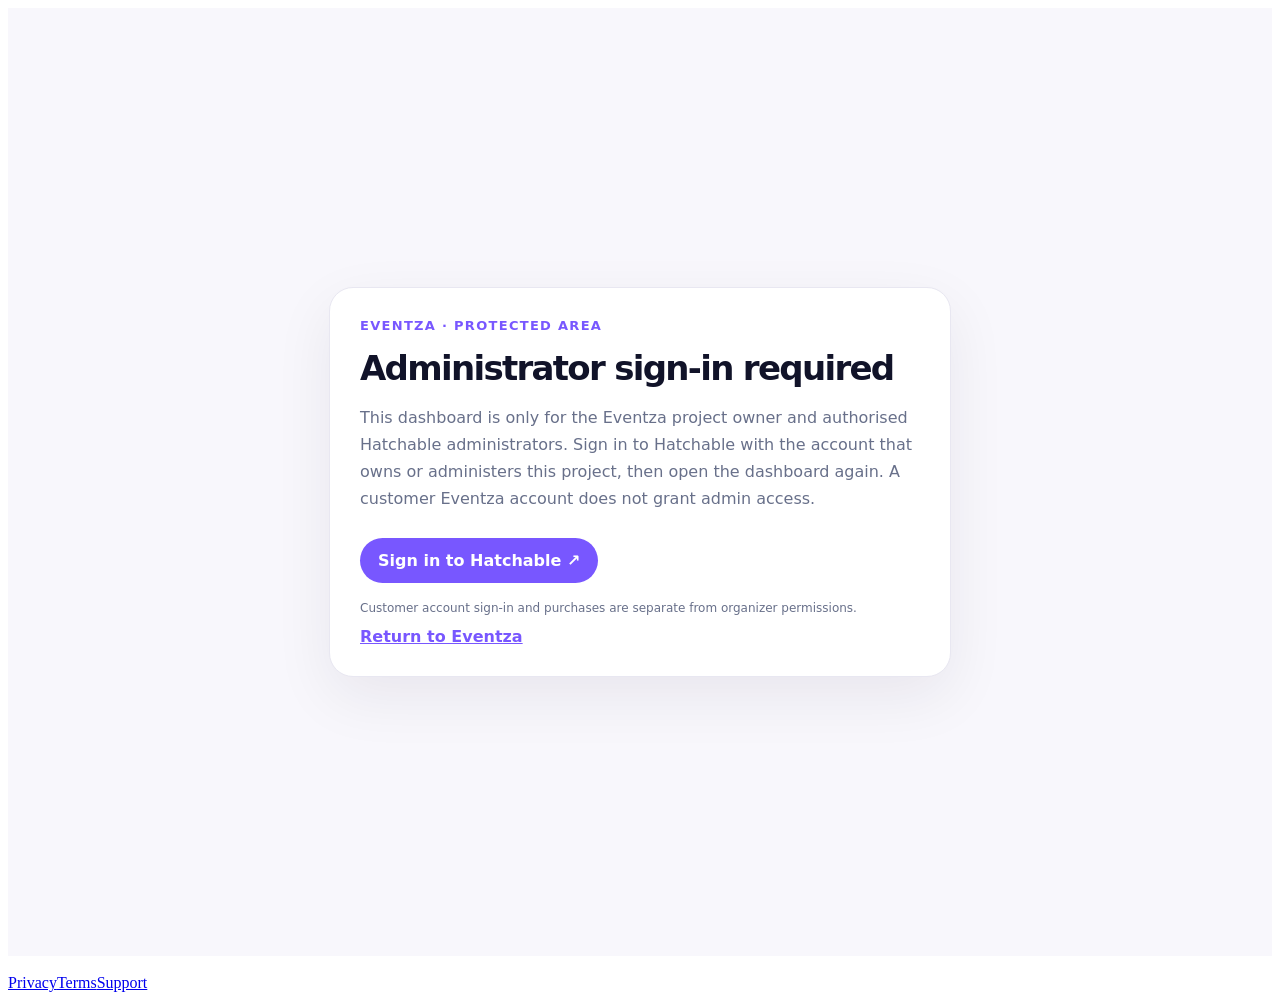
==== commit d65f462a: "Fix iPhone Safari QR scanning, secure admin access, and require customers to sign in or sign up befo" ====
--- a/public/admin/index.html
+++ b/public/admin/index.html
@@ -1 +1 @@
-<!doctype html><html lang="en"><head><meta charset="utf-8"><meta name="viewport" content="width=device-width,initial-scale=1"><title>Eventza Admin</title><link rel="icon" type="image/svg+xml" href="/favicon.svg"><link rel="stylesheet" href="/theme.css"><script src="/site.js" defer></script><script src="/admin/admin.js" defer></script></head><body><header class="site-header"><div class="wrap nav"><a class="brand" href="/"><span class="brand-mark">E</span>Eventza</a><nav class="navlinks"><a href="/">Public website</a><a href="/staff/scanner.html">Staff scanner</a></nav></div></header><main class="wrap" style="padding-top:28px;min-height:70vh"><div class="row" style="flex-wrap:wrap"><div><span class="eyebrow">Organizer workspace</span><h1 style="font-size:clamp(32px,5vw,48px);letter-spacing:-.05em;margin:12px 0">Eventza admin</h1><p class="muted">Events, bookings, entry operations, and site settings.</p></div><a class="btn btn-secondary" href="/api/admin/report?kind=orders">Export orders CSV ↗</a></div><div id="admin-notice" class="notice hidden" style="margin:20px 0"></div><section class="panel admin-guide" aria-label="Administrator access guide" style="margin:18px 0;background:linear-gradient(120deg,#f1edff,#fbfaff);border-color:#dcd4ff"><div class="row" style="align-items:flex-start;flex-wrap:wrap"><div style="max-width:690px"><span class="eyebrow">Quick start</span><h2 style="margin:13px 0 8px">Your Eventza control room</h2><p class="muted" style="line-height:1.7;margin:0">Use the Hatchable account that owns this project to administer Eventza. There is no shared default password: sign in to Hatchable with your registered account. Only the project owner/admin can manage events, orders, refunds, site settings, and staff assignments.</p></div><a class="btn btn-primary" href="https://hatchable.com/console/projects/eventpass">Open Hatchable project ↗</a></div><div class="pill-row" style="margin-top:17px"><span class="chip">1 · Create a draft</span><span class="chip">2 · Check ticket details</span><span class="chip">3 · Publish</span><span class="chip">4 · Test checkout</span></div><p class="hint" style="margin:12px 0 0">Before opening sales, set your real support email under Brand and policies, verify Razorpay test checkout and webhook, and keep test payments separate from live payments.</p></section><div class="stat-grid" id="stats" style="margin:22px 0"><div class="stat"><div class="label">Paid orders</div><div class="value">—</div></div><div class="stat"><div class="label">Tickets sold</div><div class="value">—</div></div><div class="stat"><div class="label">Gross paid revenue</div><div class="value">—</div></div><div class="stat"><div class="label">Checked in</div><div class="value">—</div></div></div><div class="grid-2"><section class="panel"><div class="row"><h2 style="margin-top:0">Events</h2><button id="reload-events" class="btn btn-quiet">Refresh</button></div><div class="table-scroll"><table><thead><tr><th>Event</th><th>Date</th><th>Tickets</th><th>Status</th><th>Action</th></tr></thead><tbody id="event-rows"><tr><td colspan="5">Loading events…</td></tr></tbody></table></div><div style="margin-top:16px"><h3>Create an event</h3><form id="event-form"><div class="field"><label>Event name</label><input name="name" required minlength="3" maxlength="180"></div><div class="field"><label>Category</label><select name="category"><option value="community">Community</option><option value="music">Music</option><option value="technology">Technology</option><option value="arts">Arts & culture</option><option value="business">Business</option></select></div><div class="field"><label>Short description</label><input name="short_description" maxlength="500" required></div><div class="field"><label>Full description</label><textarea name="description" rows="3"></textarea></div><div class="field"><label>Banner image URL (HTTPS)</label><input name="banner_url" type="url" placeholder="https://..."></div><div class="grid-2"><div class="field"><label>Event sales open</label><input name="sales_start" type="datetime-local"></div><div class="field"><label>Event sales close</label><input name="sales_end" type="datetime-local"></div></div><div class="grid-2"><div class="field"><label>Event date</label><input name="event_date" type="date" required></div><div class="field"><label>City</label><input name="city" required></div></div><div class="grid-2"><div class="field"><label>Start time</label><input name="start_time" type="time" value="18:00" required></div><div class="field"><label>End time</label><input name="end_time" type="time" value="21:00" required></div></div><div class="field"><label>Venue</label><input name="venue" required></div><div class="field"><label>Full address</label><input name="address"></div><div class="grid-2"><div class="field"><label>First ticket category</label><input name="ticket_name" value="General Admission" required></div><div class="field"><label>Ticket price (₹)</label><input name="price" type="number" min="0" step="0.01" value="299" required></div></div><div class="grid-2"><div class="field"><label>Booking fee per ticket (₹)</label><input name="booking_fee" type="number" min="0" step="0.01" value="15"></div><div class="field"><label>Ticket capacity</label><input name="capacity" type="number" min="1" max="100000" value="100" required></div></div><div class="grid-2"><div class="field"><label>Max per order</label><input name="per_order_limit" type="number" min="1" max="10" value="6"></div><div class="field"><label>Age restriction</label><input name="age_restriction" value="All ages"></div></div><div class="field"><label>Entry instructions</label><textarea name="entry_instructions" rows="2"></textarea></div><div class="field"><label>Cancellation policy</label><textarea name="cancellation_policy" rows="2"></textarea></div><label style="display:flex;gap:8px;align-items:center;font-size:13px;margin:8px 0"><input type="checkbox" name="attendee_names_required"> Require individual attendee names</label><label style="display:flex;gap:8px;align-items:center;font-size:13px;margin:8px 0 16px"><input type="checkbox" name="attendee_emails_allowed"> Collect a separate email for each attendee</label><button class="btn btn-primary">Create draft event</button><p class="hint">New events start as drafts. Publish them after checking dates, venue, ticket prices, and policy details.</p></form></div></section><aside><section class="panel"><h2 style="margin-top:0">Assign staff to events</h2><form id="staff-form"><div class="field"><label>Staff account email</label><input type="email" name="email" required></div><div class="field"><label>Event</label><select name="event_id" id="staff-event" required><option value="">Choose event</option></select></div><button class="btn btn-secondary">Save event assignment</button></form><p class="hint">Staff must first be invited as a Hatchable project collaborator. This form assigns only Eventza access for the selected event.</p><div class="rule"></div><div id="staff-rows" class="hint">Loading staff assignments…</div></section><section class="panel" style="margin-top:18px"><h2 style="margin-top:0">Add ticket category</h2><form id="ticket-type-form"><div class="field"><label>Event</label><select name="event_id" id="ticket-event" required><option value="">Choose event</option></select></div><div class="field"><label>Category name</label><input name="name" required placeholder="VIP / Student / Early Bird"></div><div class="field"><label>Description</label><input name="description"></div><div class="grid-2"><div class="field"><label>Ticket price (₹)</label><input name="price" type="number" min="0" step="0.01" required></div><div class="field"><label>Booking fee (₹)</label><input name="booking_fee" type="number" min="0" step="0.01" value="0"></div></div><div class="grid-2"><div class="field"><label>Capacity</label><input name="capacity" type="number" min="1" max="100000" required></div><div class="field"><label>Max per order</label><input name="per_order_limit" type="number" min="1" max="10" value="6"></div></div><div class="grid-2"><div class="field"><label>Sales start</label><input name="sales_start" type="datetime-local"></div><div class="field"><label>Sales end</label><input name="sales_end" type="datetime-local"></div></div><button class="btn btn-secondary">Add ticket category</button></form></section><section class="panel" style="margin-top:18px"><h2 style="margin-top:0">Search bookings</h2><form id="order-search" class="row"><div class="field" style="flex:1;margin:0"><label for="order-query">Booking ref, email, customer, or ticket no.</label><input id="order-query" placeholder="Search bookings"></div><button class="btn btn-secondary">Search</button></form><div id="order-results" class="hint" style="margin-top:14px">Search to view order details.</div></section><section class="panel" style="margin-top:18px"><h2 style="margin-top:0">Brand and policies</h2><form id="settings-form"><div class="field"><label>Website name</label><input name="brand_name" value="Eventza" required minlength="2" maxlength="60"></div><div class="field"><label>Logo image URL (HTTPS)</label><input name="logo_url" placeholder="https://…"></div><div class="field"><label>Brand colour</label><input name="brand_color" type="color" value="#7857ff"></div><div class="field"><label>Support email</label><input name="support_email" type="email" value=""></div><div class="field"><label>Footer text</label><input name="footer_text" value="Discover more. Experience everything."></div><div class="field"><label>Privacy policy text</label><textarea name="privacy_text" rows="4"></textarea></div><div class="field"><label>Terms and conditions text</label><textarea name="terms_text" rows="4"></textarea></div><div class="field"><label>Refund policy text</label><textarea name="refund_text" rows="4"></textarea></div><button class="btn btn-primary">Save site settings</button></form></section><section class="panel" style="margin-top:18px"><h2 style="margin-top:0">Reports</h2><p><a class="btn btn-quiet" href="/api/admin/report?kind=orders">Download booking & sales CSV</a></p><p><a class="btn btn-quiet" href="/api/admin/report?kind=checkins">Download check-in CSV</a></p><p class="hint">Exports include customer information and should be handled as confidential records.</p></section></aside></div></main><footer class="footer"><div class="wrap footer-inner"><a class="brand" href="/" style="color:white"><span class="brand-mark">E</span>Eventza</a><div class="footer-links"><a href="/privacy.html">Privacy</a><a href="/terms.html">Terms</a><a href="/contact.html">Support</a></div></div></footer></body></html>+<!doctype html><html lang="en"><head><meta charset="utf-8"><meta name="viewport" content="width=device-width,initial-scale=1"><title>Eventza Admin</title><link rel="icon" type="image/svg+xml" href="/favicon.svg"><link rel="stylesheet" href="/theme.css"><script src="/site.js" defer></script><script src="/admin/admin.js" defer></script><script>(function(){document.documentElement.style.visibility='hidden';async function check(){let allowed=false;try{const r=await fetch('/api/admin/overview',{credentials:'include',cache:'no-store'});allowed=r.ok}catch(_){}if(allowed){document.documentElement.style.visibility='visible';return}document.documentElement.style.visibility='visible';function deny(){document.title='Administrator access required — Eventza';document.body.innerHTML='<main style="font-family:Inter,system-ui,sans-serif;min-height:100vh;display:grid;place-items:center;background:#f8f7fc;padding:24px;color:#111329"><section style="max-width:560px;background:white;border:1px solid #e8e7f1;border-radius:24px;padding:30px;box-shadow:0 20px 60px #16132b12"><div style="font-size:13px;font-weight:800;color:#7857ff;letter-spacing:.1em;text-transform:uppercase">Eventza · Protected area</div><h1 style="font-size:34px;letter-spacing:-.05em;margin:15px 0 10px">Administrator sign-in required</h1><p style="line-height:1.7;color:#68708a">This dashboard is only for the Eventza project owner and authorised Hatchable administrators. Sign in to Hatchable with the account that owns or administers this project, then open the dashboard again. A customer Eventza account does not grant admin access.</p><a href="https://hatchable.com/console/projects/eventpass" style="display:inline-block;margin-top:10px;background:#7857ff;color:white;text-decoration:none;padding:13px 18px;border-radius:999px;font-weight:750">Sign in to Hatchable ↗</a><p style="font-size:12px;color:#68708a;margin-top:18px">Customer account sign-in and purchases are separate from organizer permissions.</p><a href="/" style="color:#7857ff;font-weight:700">Return to Eventza</a></section></main>'}if(document.body)deny();else document.addEventListener('DOMContentLoaded',deny,{once:true})}check()})();</script></head><body><header class="site-header"><div class="wrap nav"><a class="brand" href="/"><span class="brand-mark">E</span>Eventza</a><nav class="navlinks"><a href="/">Public website</a><a href="/staff/scanner.html">Staff scanner</a></nav></div></header><main class="wrap" style="padding-top:28px;min-height:70vh"><div class="row" style="flex-wrap:wrap"><div><span class="eyebrow">Organizer workspace</span><h1 style="font-size:clamp(32px,5vw,48px);letter-spacing:-.05em;margin:12px 0">Eventza admin</h1><p class="muted">Events, bookings, entry operations, and site settings.</p></div><a class="btn btn-secondary" href="/api/admin/report?kind=orders">Export orders CSV ↗</a></div><div id="admin-notice" class="notice hidden" style="margin:20px 0"></div><section class="panel admin-guide" aria-label="Administrator access guide" style="margin:18px 0;background:linear-gradient(120deg,#f1edff,#fbfaff);border-color:#dcd4ff"><div class="row" style="align-items:flex-start;flex-wrap:wrap"><div style="max-width:690px"><span class="eyebrow">Quick start</span><h2 style="margin:13px 0 8px">Your Eventza control room</h2><p class="muted" style="line-height:1.7;margin:0">Use the Hatchable account that owns this project to administer Eventza. There is no shared default password: sign in to Hatchable with your registered account. Only the project owner/admin can manage events, orders, refunds, site settings, and staff assignments.</p></div><a class="btn btn-primary" href="https://hatchable.com/console/projects/eventpass">Open Hatchable project ↗</a></div><div class="pill-row" style="margin-top:17px"><span class="chip">1 · Create a draft</span><span class="chip">2 · Check ticket details</span><span class="chip">3 · Publish</span><span class="chip">4 · Test checkout</span></div><p class="hint" style="margin:12px 0 0">Before opening sales, set your real support email under Brand and policies, verify Razorpay test checkout and webhook, and keep test payments separate from live payments.</p></section><div class="stat-grid" id="stats" style="margin:22px 0"><div class="stat"><div class="label">Paid orders</div><div class="value">—</div></div><div class="stat"><div class="label">Tickets sold</div><div class="value">—</div></div><div class="stat"><div class="label">Gross paid revenue</div><div class="value">—</div></div><div class="stat"><div class="label">Checked in</div><div class="value">—</div></div></div><div class="grid-2"><section class="panel"><div class="row"><h2 style="margin-top:0">Events</h2><button id="reload-events" class="btn btn-quiet">Refresh</button></div><div class="table-scroll"><table><thead><tr><th>Event</th><th>Date</th><th>Tickets</th><th>Status</th><th>Action</th></tr></thead><tbody id="event-rows"><tr><td colspan="5">Loading events…</td></tr></tbody></table></div><div style="margin-top:16px"><h3>Create an event</h3><form id="event-form"><div class="field"><label>Event name</label><input name="name" required minlength="3" maxlength="180"></div><div class="field"><label>Category</label><select name="category"><option value="community">Community</option><option value="music">Music</option><option value="technology">Technology</option><option value="arts">Arts & culture</option><option value="business">Business</option></select></div><div class="field"><label>Short description</label><input name="short_description" maxlength="500" required></div><div class="field"><label>Full description</label><textarea name="description" rows="3"></textarea></div><div class="field"><label>Banner image URL (HTTPS)</label><input name="banner_url" type="url" placeholder="https://..."></div><div class="grid-2"><div class="field"><label>Event sales open</label><input name="sales_start" type="datetime-local"></div><div class="field"><label>Event sales close</label><input name="sales_end" type="datetime-local"></div></div><div class="grid-2"><div class="field"><label>Event date</label><input name="event_date" type="date" required></div><div class="field"><label>City</label><input name="city" required></div></div><div class="grid-2"><div class="field"><label>Start time</label><input name="start_time" type="time" value="18:00" required></div><div class="field"><label>End time</label><input name="end_time" type="time" value="21:00" required></div></div><div class="field"><label>Venue</label><input name="venue" required></div><div class="field"><label>Full address</label><input name="address"></div><div class="grid-2"><div class="field"><label>First ticket category</label><input name="ticket_name" value="General Admission" required></div><div class="field"><label>Ticket price (₹)</label><input name="price" type="number" min="0" step="0.01" value="299" required></div></div><div class="grid-2"><div class="field"><label>Booking fee per ticket (₹)</label><input name="booking_fee" type="number" min="0" step="0.01" value="15"></div><div class="field"><label>Ticket capacity</label><input name="capacity" type="number" min="1" max="100000" value="100" required></div></div><div class="grid-2"><div class="field"><label>Max per order</label><input name="per_order_limit" type="number" min="1" max="10" value="6"></div><div class="field"><label>Age restriction</label><input name="age_restriction" value="All ages"></div></div><div class="field"><label>Entry instructions</label><textarea name="entry_instructions" rows="2"></textarea></div><div class="field"><label>Cancellation policy</label><textarea name="cancellation_policy" rows="2"></textarea></div><label style="display:flex;gap:8px;align-items:center;font-size:13px;margin:8px 0"><input type="checkbox" name="attendee_names_required"> Require individual attendee names</label><label style="display:flex;gap:8px;align-items:center;font-size:13px;margin:8px 0 16px"><input type="checkbox" name="attendee_emails_allowed"> Collect a separate email for each attendee</label><button class="btn btn-primary">Create draft event</button><p class="hint">New events start as drafts. Publish them after checking dates, venue, ticket prices, and policy details.</p></form></div></section><aside><section class="panel"><h2 style="margin-top:0">Assign staff to events</h2><form id="staff-form"><div class="field"><label>Staff account email</label><input type="email" name="email" required></div><div class="field"><label>Event</label><select name="event_id" id="staff-event" required><option value="">Choose event</option></select></div><button class="btn btn-secondary">Save event assignment</button></form><p class="hint">Staff must first be invited as a Hatchable project collaborator. This form assigns only Eventza access for the selected event.</p><div class="rule"></div><div id="staff-rows" class="hint">Loading staff assignments…</div></section><section class="panel" style="margin-top:18px"><h2 style="margin-top:0">Add ticket category</h2><form id="ticket-type-form"><div class="field"><label>Event</label><select name="event_id" id="ticket-event" required><option value="">Choose event</option></select></div><div class="field"><label>Category name</label><input name="name" required placeholder="VIP / Student / Early Bird"></div><div class="field"><label>Description</label><input name="description"></div><div class="grid-2"><div class="field"><label>Ticket price (₹)</label><input name="price" type="number" min="0" step="0.01" required></div><div class="field"><label>Booking fee (₹)</label><input name="booking_fee" type="number" min="0" step="0.01" value="0"></div></div><div class="grid-2"><div class="field"><label>Capacity</label><input name="capacity" type="number" min="1" max="100000" required></div><div class="field"><label>Max per order</label><input name="per_order_limit" type="number" min="1" max="10" value="6"></div></div><div class="grid-2"><div class="field"><label>Sales start</label><input name="sales_start" type="datetime-local"></div><div class="field"><label>Sales end</label><input name="sales_end" type="datetime-local"></div></div><button class="btn btn-secondary">Add ticket category</button></form></section><section class="panel" style="margin-top:18px"><h2 style="margin-top:0">Search bookings</h2><form id="order-search" class="row"><div class="field" style="flex:1;margin:0"><label for="order-query">Booking ref, email, customer, or ticket no.</label><input id="order-query" placeholder="Search bookings"></div><button class="btn btn-secondary">Search</button></form><div id="order-results" class="hint" style="margin-top:14px">Search to view order details.</div></section><section class="panel" style="margin-top:18px"><h2 style="margin-top:0">Brand and policies</h2><form id="settings-form"><div class="field"><label>Website name</label><input name="brand_name" value="Eventza" required minlength="2" maxlength="60"></div><div class="field"><label>Logo image URL (HTTPS)</label><input name="logo_url" placeholder="https://…"></div><div class="field"><label>Brand colour</label><input name="brand_color" type="color" value="#7857ff"></div><div class="field"><label>Support email</label><input name="support_email" type="email" value=""></div><div class="field"><label>Footer text</label><input name="footer_text" value="Discover more. Experience everything."></div><div class="field"><label>Privacy policy text</label><textarea name="privacy_text" rows="4"></textarea></div><div class="field"><label>Terms and conditions text</label><textarea name="terms_text" rows="4"></textarea></div><div class="field"><label>Refund policy text</label><textarea name="refund_text" rows="4"></textarea></div><button class="btn btn-primary">Save site settings</button></form></section><section class="panel" style="margin-top:18px"><h2 style="margin-top:0">Reports</h2><p><a class="btn btn-quiet" href="/api/admin/report?kind=orders">Download booking & sales CSV</a></p><p><a class="btn btn-quiet" href="/api/admin/report?kind=checkins">Download check-in CSV</a></p><p class="hint">Exports include customer information and should be handled as confidential records.</p></section></aside></div></main><footer class="footer"><div class="wrap footer-inner"><a class="brand" href="/" style="color:white"><span class="brand-mark">E</span>Eventza</a><div class="footer-links"><a href="/privacy.html">Privacy</a><a href="/terms.html">Terms</a><a href="/contact.html">Support</a></div></div></footer></body></html>
